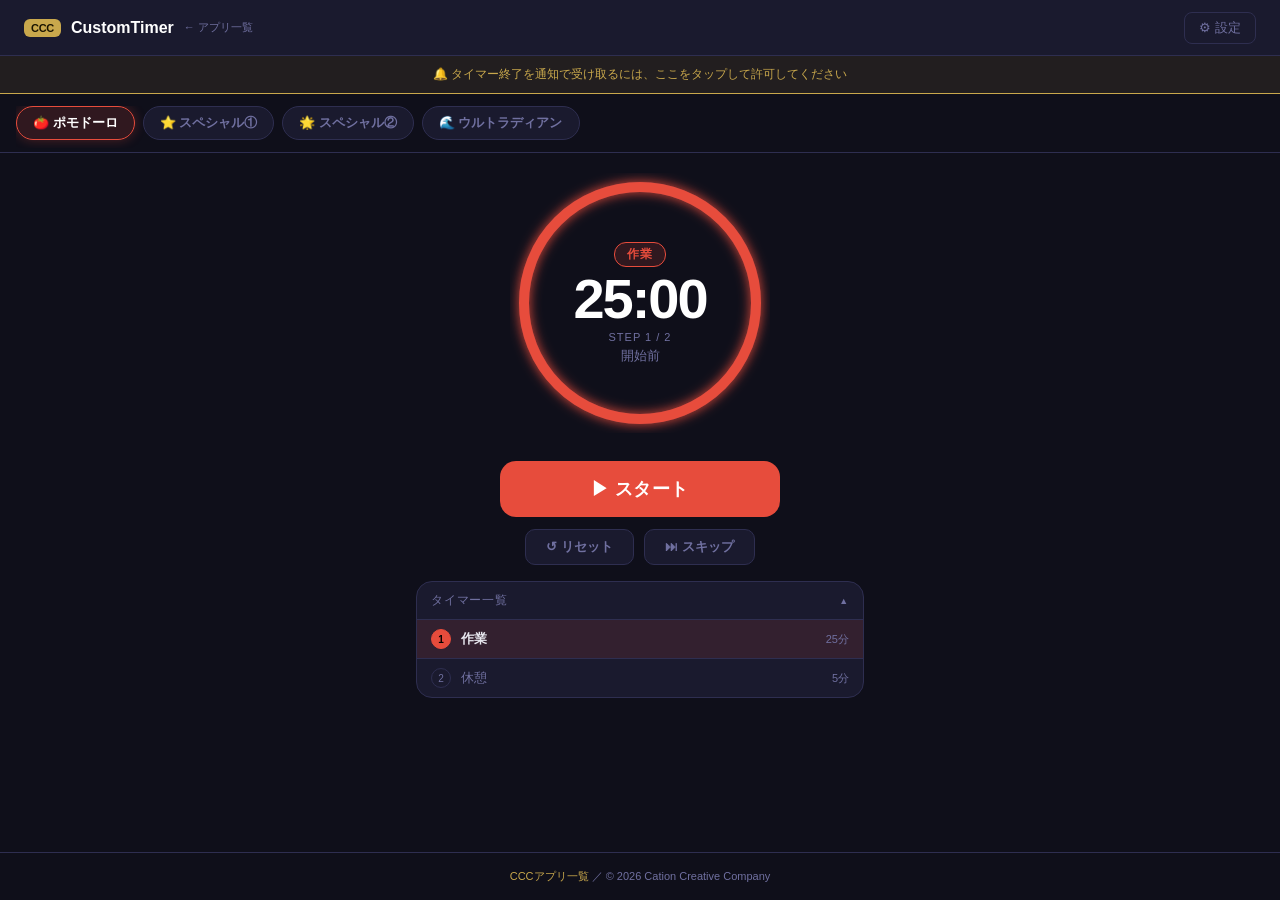
==== apps/customtimer/index.html @ 1fe6af15 "Initial commit: CCC apps site" ====
<!DOCTYPE html>
<html lang="ja">
<head>
  <meta charset="UTF-8">
  <meta name="viewport" content="width=device-width, initial-scale=1.0, maximum-scale=1.0">
  <title>CustomTimer — 自分だけのタイマー</title>
  <meta name="description" content="グループ名とタイマーを自由に組み合わせられる無料Webタイマー。ポモドーロ・スペシャルなどのプリセット搭載。周回カウント・音・バイブ・通知対応。">
  <link rel="stylesheet" href="style.css">
</head>
<body>

<!-- Header -->
<header>
  <div class="header-brand">
    <span class="mark">CCC</span>
    <span class="name">CustomTimer</span>
    <a class="back-link" href="../../index.html">← アプリ一覧</a>
  </div>
  <button id="settings-btn">⚙ 設定</button>
</header>

<!-- 通知許可バナー（全幅） -->
<div id="notif-banner">
  🔔 タイマー終了を通知で受け取るには、ここをタップして許可してください
</div>

<!-- プリセットタブ（全幅） -->
<div class="preset-tabs-wrapper">
  <div class="preset-tabs" id="preset-tabs">
    <!-- JS で生成 -->
  </div>
</div>

<!-- Main App -->
<main>

  <!-- タイマーリング -->
  <div class="timer-wrapper">
    <svg class="timer-svg" viewBox="0 0 260 260">
      <circle class="ring-bg" cx="130" cy="130" r="116"/>
      <circle id="ring-progress" class="ring-progress" cx="130" cy="130" r="116"/>
    </svg>
    <div class="timer-inner">
      <span id="session-badge" class="session-badge work">作業</span>
      <div id="timer-time" class="timer-time">25:00</div>
      <div id="step-indicator" class="round-count" style="display:none;letter-spacing:1px;font-size:11px;"></div>
      <div id="round-count" class="round-count">開始前</div>
    </div>
  </div>

  <!-- コントロール -->
  <div class="controls">
    <button id="start-btn">▶ スタート</button>
    <div class="secondary-controls">
      <button id="reset-btn" class="sec-btn">↺ リセット</button>
      <button id="skip-btn" class="sec-btn">⏭ スキップ</button>
    </div>
  </div>

  <!-- タイマー一覧パネル -->
  <div class="timer-list-panel">
    <button class="timer-list-toggle" id="timer-list-toggle">
      タイマー一覧
    </button>
    <div class="timer-list-body" id="timer-list-body">
      <!-- JS で生成 -->
    </div>
  </div>

</main>

<!-- フッター -->
<footer>
  <a href="../../index.html">CCCアプリ一覧</a> ／
  &copy; 2026 Cation Creative Company
</footer>

<!-- 設定パネル -->
<div class="settings-overlay" id="settings-overlay">
  <div class="settings-panel">
    <button class="settings-close" id="settings-close">✕</button>
    <h2>⚙ 設定</h2>

    <!-- プリセット管理 -->
    <div class="settings-section">
      <h3>タイマーグループ</h3>
      <div class="preset-list" id="preset-list"></div>

      <!-- 編集フォーム -->
      <div class="preset-form" id="preset-form">
        <div class="form-row">
          <label>プリセット名</label>
          <input id="f-name" type="text" placeholder="例：深作業タイム" maxlength="20">
        </div>
        <div class="form-grid">
          <div class="form-row">
            <label>アイコン（絵文字）</label>
            <input id="f-icon" type="text" placeholder="⏱" maxlength="4">
          </div>
          <div class="form-row">
            <label>カラー</label>
            <input id="f-color" type="color" value="#e67e22" style="height:38px;padding:2px 4px;">
          </div>
        </div>
        <div class="form-row">
          <label>タイマー一覧　<small style="font-weight:400;">（時：分：秒）</small></label>
          <div id="f-timer-list"></div>
          <button type="button" id="f-add-timer" class="btn-add-timer">＋ タイマーを追加</button>
        </div>
        <div class="form-actions">
          <button class="btn-save" id="form-save">保存</button>
          <button class="btn-cancel" id="form-cancel">キャンセル</button>
        </div>
      </div>

      <button class="btn-add-preset" id="btn-add-preset">＋ グループを追加</button>
    </div>

    <!-- サウンド -->
    <div class="settings-section">
      <h3>終了音</h3>
      <div class="sound-options">
        <button class="sound-opt selected" data-sound="beep">ビープ音</button>
        <button class="sound-opt" data-sound="bell">ベル</button>
        <button class="sound-opt" data-sound="none">なし</button>
      </div>
    </div>

    <!-- 説明 -->
    <div class="settings-section">
      <h3>このアプリについて</h3>
      <p style="font-size:12px;color:var(--muted);line-height:1.7;">
        CustomTimer はグループ名＋タイマー一覧を自由に作れるシーケンスタイマーです。<br>
        ポモドーロやスペシャルはデフォルトのグループです。時・分・秒単位で何個でも追加できます。<br>
        設定はブラウザに保存されます。<br><br>
        <a href="../../index.html" style="color:var(--accent);">CCCアプリ一覧</a> ／
        お問い合わせ：<a href="mailto:cation.queen@gmail.com" style="color:var(--accent);">cation.queen@gmail.com</a>
      </p>
    </div>

  </div>
</div>

<script src="app.js"></script>
</body>
</html>
---- apps/customtimer/style.css ----
/* CustomTimer - Web App Styles */

*, *::before, *::after { box-sizing: border-box; margin: 0; padding: 0; }

:root {
  --bg:        #0f0f1a;
  --bg2:       #1a1a2e;
  --bg3:       #242440;
  --border:    #2e2e50;
  --text:      #e8e8f0;
  --muted:     #7070a0;
  --work:      #e74c3c;
  --break:     #2ecc71;
  --radius:    16px;
  --accent:    #c9a84c;  /* CCC gold */
}

body {
  background: var(--bg);
  color: var(--text);
  font-family: "Hiragino Kaku Gothic ProN", "Meiryo", "Yu Gothic UI", sans-serif;
  min-height: 100vh;
  display: flex;
  flex-direction: column;
}

/* ── HEADER ── */
header {
  background: var(--bg2);
  border-bottom: 1px solid var(--border);
  padding: 0 24px;
  height: 56px;
  display: flex;
  align-items: center;
  justify-content: space-between;
  flex-shrink: 0;
}

.header-brand {
  display: flex;
  align-items: center;
  gap: 10px;
}

.header-brand .mark {
  background: var(--accent);
  color: #1a1400;
  font-weight: 900;
  font-size: 11px;
  padding: 3px 7px;
  border-radius: 6px;
  letter-spacing: -0.3px;
}

.header-brand .name {
  font-size: 16px;
  font-weight: 700;
  color: #fff;
}

.header-brand .back-link {
  font-size: 11px;
  color: var(--muted);
  text-decoration: none;
}

.header-brand .back-link:hover { color: var(--accent); }

#settings-btn {
  background: none;
  border: 1px solid var(--border);
  color: var(--muted);
  border-radius: 8px;
  padding: 6px 14px;
  cursor: pointer;
  font-size: 13px;
  transition: all 0.2s;
}

#settings-btn:hover { border-color: var(--accent); color: var(--accent); }

/* ── MAIN ── */
main {
  flex: 1;
  display: flex;
  flex-direction: column;
  align-items: center;
  padding: 20px 16px 32px;
  max-width: 480px;
  margin: 0 auto;
  width: 100%;
}

/* ── PRESET TABS ── */
.preset-tabs-wrapper {
  width: 100%;
  padding: 12px 16px 4px;
  background: var(--bg);
  border-bottom: 1px solid var(--border);
}

.preset-tabs {
  display: flex;
  gap: 8px;
  width: 100%;
  overflow-x: auto;
  padding-bottom: 8px;
  scrollbar-width: thin;
  scrollbar-color: var(--border) transparent;
  flex-wrap: nowrap;
}

.preset-tab {
  background: var(--bg2);
  border: 1.5px solid var(--border);
  color: var(--muted);
  border-radius: 24px;
  padding: 7px 16px;
  font-size: 13px;
  font-weight: 600;
  cursor: pointer;
  white-space: nowrap;
  flex-shrink: 0;
  transition: all 0.2s;
  display: flex;
  align-items: center;
  gap: 6px;
}

.preset-tab:hover { border-color: var(--text); color: var(--text); }

.preset-tab.active {
  color: #fff;
  border-color: var(--preset-color, var(--accent));
  background: color-mix(in srgb, var(--preset-color, var(--accent)) 15%, transparent);
  box-shadow: 0 0 12px color-mix(in srgb, var(--preset-color, var(--accent)) 30%, transparent);
}

/* ── TIMER RING ── */
.timer-wrapper {
  position: relative;
  width: 260px;
  height: 260px;
  margin-bottom: 28px;
}

.timer-svg {
  width: 260px;
  height: 260px;
  transform: rotate(-90deg);
}

.ring-bg {
  fill: none;
  stroke: var(--bg3);
  stroke-width: 10;
}

.ring-progress {
  fill: none;
  stroke: var(--preset-color, var(--accent));
  stroke-width: 10;
  stroke-linecap: round;
  transition: stroke-dashoffset 0.8s ease, stroke 0.4s;
  filter: drop-shadow(0 0 6px var(--preset-color, var(--accent)));
}

.timer-inner {
  position: absolute;
  inset: 0;
  display: flex;
  flex-direction: column;
  align-items: center;
  justify-content: center;
  gap: 4px;
}

.session-badge {
  font-size: 12px;
  font-weight: 700;
  letter-spacing: 1px;
  padding: 3px 12px;
  border-radius: 12px;
  border: 1px solid var(--preset-color, var(--accent));
  color: var(--preset-color, var(--accent));
  background: color-mix(in srgb, var(--preset-color, var(--accent)) 15%, transparent);
}

.timer-time {
  font-size: 56px;
  font-weight: 700;
  letter-spacing: -2px;
  color: #fff;
  font-variant-numeric: tabular-nums;
  line-height: 1;
}

.round-count {
  font-size: 13px;
  color: var(--muted);
  display: flex;
  align-items: center;
  gap: 4px;
}

/* ── CONTROLS ── */
.controls {
  display: flex;
  flex-direction: column;
  align-items: center;
  gap: 12px;
  width: 100%;
}

#start-btn {
  width: 100%;
  max-width: 280px;
  padding: 16px;
  border: none;
  border-radius: var(--radius);
  font-size: 18px;
  font-weight: 700;
  cursor: pointer;
  transition: all 0.2s;
  background: var(--preset-color, var(--accent));
  color: #fff;
  letter-spacing: 0.5px;
}

#start-btn:hover { opacity: 0.9; transform: translateY(-1px); }
#start-btn:active { transform: translateY(0); }

.secondary-controls { display: flex; gap: 10px; }

.sec-btn {
  background: var(--bg2);
  border: 1.5px solid var(--border);
  color: var(--muted);
  border-radius: 10px;
  padding: 8px 20px;
  font-size: 13px;
  font-weight: 600;
  cursor: pointer;
  transition: all 0.2s;
}

.sec-btn:hover { border-color: var(--text); color: var(--text); }

/* ── NOTIFICATION BANNER ── */
#notif-banner {
  display: none;
  width: 100%;
  background: rgba(201, 168, 76, 0.1);
  border-bottom: 1px solid var(--accent);
  padding: 10px 16px;
  font-size: 12px;
  color: var(--accent);
  text-align: center;
  cursor: pointer;
}

/* ── SETTINGS PANEL ── */
.settings-overlay {
  display: none;
  position: fixed;
  inset: 0;
  background: rgba(0,0,0,0.7);
  z-index: 100;
  align-items: flex-end;
  justify-content: center;
}

.settings-overlay.open { display: flex; }

.settings-panel {
  background: var(--bg2);
  border-radius: var(--radius) var(--radius) 0 0;
  border-top: 1px solid var(--border);
  width: 100%;
  max-width: 480px;
  padding: 24px 20px 32px;
  max-height: 85vh;
  overflow-y: auto;
}

.settings-panel h2 {
  font-size: 16px;
  margin-bottom: 20px;
  color: #fff;
}

.settings-close {
  float: right;
  background: none;
  border: none;
  color: var(--muted);
  font-size: 20px;
  cursor: pointer;
  line-height: 1;
}

.settings-section { margin-bottom: 24px; }

.settings-section h3 {
  font-size: 12px;
  color: var(--muted);
  letter-spacing: 1px;
  text-transform: uppercase;
  margin-bottom: 10px;
}

.preset-list { display: flex; flex-direction: column; gap: 8px; }

.preset-item {
  background: var(--bg3);
  border-radius: 10px;
  padding: 12px 14px;
  display: flex;
  align-items: center;
  gap: 12px;
}

.preset-item .pi-dot {
  width: 10px;
  height: 10px;
  border-radius: 50%;
  flex-shrink: 0;
}

.preset-item .pi-info { flex: 1; }
.preset-item .pi-name { font-size: 14px; font-weight: 600; }
.preset-item .pi-times { font-size: 11px; color: var(--muted); margin-top: 2px; }

.pi-actions { display: flex; gap: 6px; }

.pi-btn {
  background: none;
  border: 1px solid var(--border);
  color: var(--muted);
  border-radius: 6px;
  padding: 4px 10px;
  font-size: 11px;
  cursor: pointer;
  transition: all 0.2s;
}

.pi-btn:hover { border-color: var(--text); color: var(--text); }
.pi-btn.delete:hover { border-color: var(--work); color: var(--work); }
.pi-btn:disabled { opacity: 0.25; cursor: default; pointer-events: none; }

.pi-move {
  display: flex;
  flex-direction: column;
  gap: 2px;
}

.pi-move .pi-btn {
  padding: 2px 7px;
  font-size: 10px;
  line-height: 1.4;
}

.pi-lock {
  font-size: 12px;
  color: var(--muted);
}

/* preset edit form */
.preset-form {
  background: var(--bg3);
  border-radius: 10px;
  padding: 16px;
  display: none;
  flex-direction: column;
  gap: 12px;
}

.preset-form.open { display: flex; }

.form-row { display: flex; flex-direction: column; gap: 4px; }

.form-row label { font-size: 11px; color: var(--muted); }

.form-row input {
  background: var(--bg2);
  border: 1px solid var(--border);
  border-radius: 8px;
  color: var(--text);
  padding: 8px 12px;
  font-size: 14px;
  width: 100%;
  outline: none;
  transition: border-color 0.2s;
}

.form-row input:focus { border-color: var(--accent); }

.form-grid { display: grid; grid-template-columns: 1fr 1fr; gap: 10px; }

.form-actions { display: flex; gap: 8px; margin-top: 4px; }

.btn-save {
  flex: 1;
  background: var(--accent);
  color: #1a1400;
  border: none;
  border-radius: 8px;
  padding: 9px;
  font-size: 13px;
  font-weight: 700;
  cursor: pointer;
}

.btn-cancel {
  background: var(--bg2);
  border: 1px solid var(--border);
  color: var(--muted);
  border-radius: 8px;
  padding: 9px 16px;
  font-size: 13px;
  cursor: pointer;
}

.btn-add-preset {
  width: 100%;
  background: none;
  border: 1.5px dashed var(--border);
  color: var(--muted);
  border-radius: 10px;
  padding: 10px;
  font-size: 13px;
  cursor: pointer;
  margin-top: 8px;
  transition: all 0.2s;
}

.btn-add-preset:hover { border-color: var(--accent); color: var(--accent); }

/* ── TIMER LIST PANEL ── */
.timer-list-panel {
  width: 100%;
  margin-top: 16px;
  background: var(--bg2);
  border: 1px solid var(--border);
  border-radius: var(--radius);
  overflow: hidden;
}

.timer-list-toggle {
  width: 100%;
  background: none;
  border: none;
  color: var(--muted);
  padding: 10px 14px;
  font-size: 12px;
  letter-spacing: 0.8px;
  cursor: pointer;
  text-align: left;
  display: flex;
  align-items: center;
  justify-content: space-between;
  transition: color 0.2s;
}

.timer-list-toggle::after {
  content: '▲';
  font-size: 9px;
  transition: transform 0.2s;
}

.timer-list-toggle.collapsed::after { transform: rotate(180deg); }

.timer-list-toggle:hover { color: var(--text); }

.timer-list-body {
  max-height: 200px;
  overflow-y: auto;
  border-top: 1px solid var(--border);
  scrollbar-width: thin;
  scrollbar-color: var(--border) transparent;
}

.tl-row {
  display: flex;
  align-items: center;
  gap: 10px;
  padding: 9px 14px;
  border-bottom: 1px solid var(--border);
  font-size: 13px;
  color: var(--muted);
  transition: background 0.2s;
}

.tl-row:last-child { border-bottom: none; }

.tl-row.active {
  background: color-mix(in srgb, var(--preset-color, var(--accent)) 12%, transparent);
  color: var(--text);
}

.tl-step {
  width: 20px;
  height: 20px;
  border-radius: 50%;
  border: 1px solid var(--border);
  display: flex;
  align-items: center;
  justify-content: center;
  font-size: 10px;
  flex-shrink: 0;
  color: var(--muted);
}

.tl-row.active .tl-step {
  background: var(--preset-color, var(--accent));
  border-color: var(--preset-color, var(--accent));
  color: #000;
  font-weight: 700;
}

.tl-name { flex: 1; }
.tl-row.active .tl-name { font-weight: 600; }

.tl-dur {
  font-size: 11px;
  color: var(--muted);
  font-variant-numeric: tabular-nums;
}

/* ── TIMER ROW (グループフォーム内) ── */
.timer-row {
  display: flex;
  align-items: center;
  gap: 6px;
  background: var(--bg2);
  border: 1px solid var(--border);
  border-radius: 8px;
  padding: 7px 10px;
  margin-bottom: 6px;
}

.timer-row .tr-name {
  flex: 1;
  background: transparent;
  border: none;
  border-bottom: 1px solid var(--border);
  border-radius: 0;
  color: var(--text);
  font-size: 13px;
  padding: 2px 4px;
  outline: none;
  min-width: 0;
}

.timer-row .tr-name:focus { border-bottom-color: var(--accent); }

.tr-time {
  display: flex;
  align-items: center;
  gap: 2px;
  flex-shrink: 0;
}

.tr-time input {
  width: 36px;
  background: var(--bg3);
  border: 1px solid var(--border);
  border-radius: 4px;
  color: var(--text);
  font-size: 12px;
  text-align: center;
  padding: 3px 2px;
  outline: none;
}

.tr-time input:focus { border-color: var(--accent); }

.tr-sep { font-size: 12px; color: var(--muted); }

.tr-del {
  background: none;
  border: none;
  color: var(--muted);
  font-size: 13px;
  cursor: pointer;
  padding: 4px;
  line-height: 1;
  border-radius: 4px;
  flex-shrink: 0;
}

.tr-del:hover { color: var(--work); }

.btn-add-timer {
  width: 100%;
  background: none;
  border: 1.5px dashed var(--border);
  color: var(--muted);
  border-radius: 8px;
  padding: 7px;
  font-size: 12px;
  cursor: pointer;
  transition: all 0.2s;
}

.btn-add-timer:hover { border-color: var(--accent); color: var(--accent); }

/* sound selector */
.sound-options { display: flex; gap: 8px; flex-wrap: wrap; }

.sound-opt {
  background: var(--bg3);
  border: 1.5px solid var(--border);
  color: var(--muted);
  border-radius: 8px;
  padding: 8px 14px;
  font-size: 13px;
  cursor: pointer;
  transition: all 0.2s;
}

.sound-opt.selected {
  border-color: var(--accent);
  color: var(--accent);
  background: rgba(201,168,76,0.1);
}

/* ── FOOTER ── */
footer {
  text-align: center;
  padding: 16px;
  font-size: 11px;
  color: var(--muted);
  border-top: 1px solid var(--border);
}

footer a { color: var(--accent); text-decoration: none; }

/* ── RESPONSIVE ── */
@media (max-width: 360px) {
  .timer-wrapper { width: 220px; height: 220px; }
  .timer-svg { width: 220px; height: 220px; }
  .timer-time { font-size: 46px; }
  .ring-bg, .ring-progress { stroke-width: 8; }
}
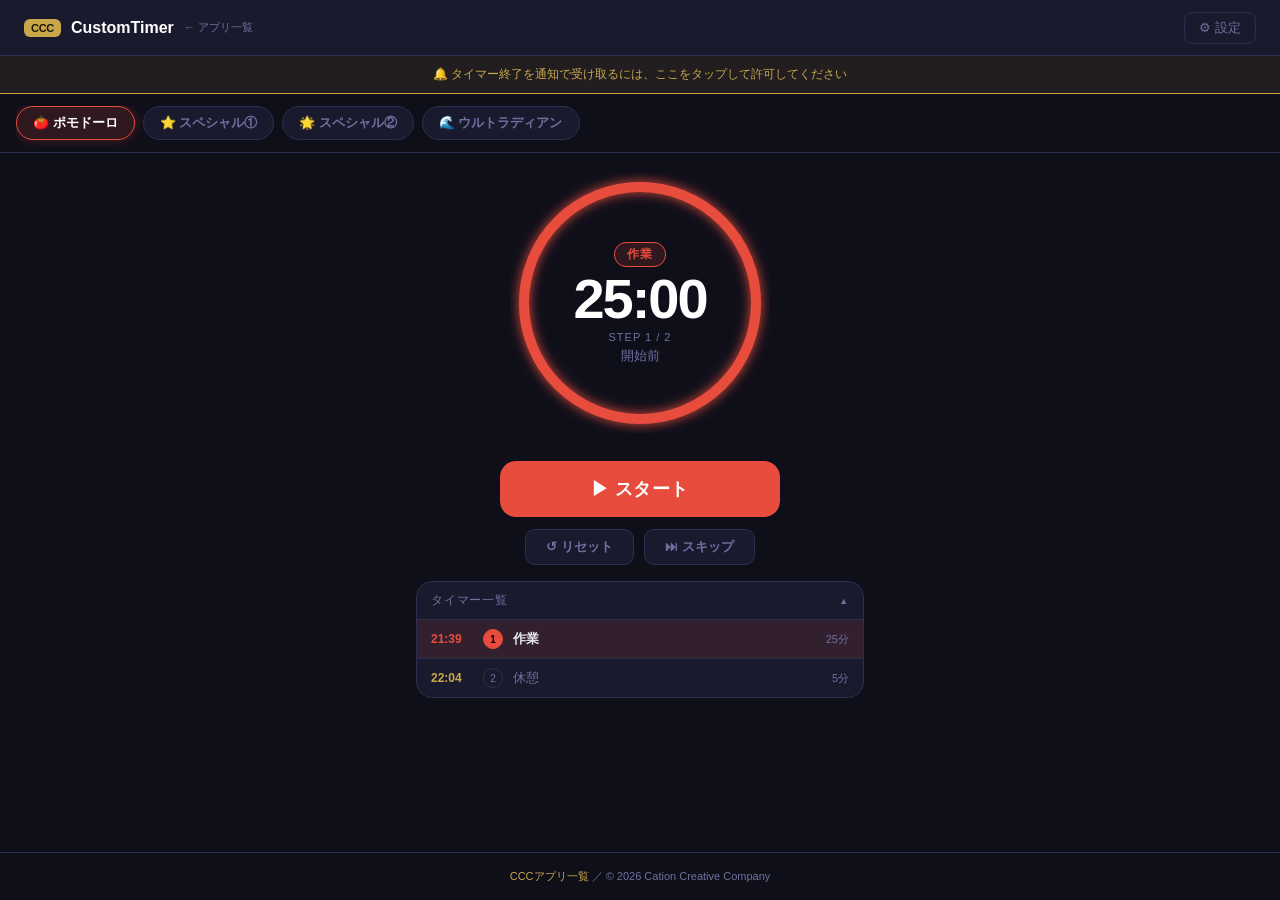
==== commit b0f24684: "CustomTimer: 音量調整・時計ベースのスケジュール機能を追加 Co-Authored-By: Claude Opus 4.8 <noreply@anthropic.com>" ====
--- a/apps/customtimer/index.html
+++ b/apps/customtimer/index.html
@@ -116,6 +116,30 @@
       <button class="btn-add-preset" id="btn-add-preset">＋ グループを追加</button>
     </div>
 
+    <!-- スケジュール（時計ベース） -->
+    <div class="settings-section">
+      <h3>スケジュール（時計ベース）</h3>
+      <label class="toggle-row">
+        <input type="checkbox" id="show-clock-chk">
+        <span>タイマー一覧に時刻を表示</span>
+      </label>
+      <div class="sched-grid">
+        <div class="form-row">
+          <label>開始時間 <small style="font-weight:400;">（任意・例 9:00）</small></label>
+          <input type="text" id="start-time" placeholder="9:00" maxlength="5" inputmode="numeric">
+        </div>
+        <div class="form-row">
+          <label>終了時間 <small style="font-weight:400;">（任意・例 12:00 / 25:00）</small></label>
+          <input type="text" id="end-time" placeholder="12:00" maxlength="5" inputmode="numeric">
+        </div>
+      </div>
+      <p class="sched-note">
+        開始時間を設定すると、その時刻を基準にタイマーが時計に沿って進みます（開始前ならスタートで待機）。<br>
+        終了時間を設定すると、その時刻でちょうど止まります（最後のパートは短縮）。<br>
+        翌日にまたぐ場合は <b>25:00</b> のように24時以上で入力してください。空欄なら従来どおりのカウントダウンです。
+      </p>
+    </div>
+
     <!-- サウンド -->
     <div class="settings-section">
       <h3>終了音</h3>
@@ -123,6 +147,11 @@
         <button class="sound-opt selected" data-sound="beep">ビープ音</button>
         <button class="sound-opt" data-sound="bell">ベル</button>
         <button class="sound-opt" data-sound="none">なし</button>
+      </div>
+      <div class="volume-row">
+        <label for="volume-slider">音量</label>
+        <input type="range" id="volume-slider" min="0" max="100" value="80">
+        <span id="volume-label">80%</span>
       </div>
     </div>
 
@@ -141,6 +170,21 @@
   </div>
 </div>
 
+<!-- 再開ダイアログ（スケジュール設定時のみ） -->
+<div class="resume-overlay" id="resume-overlay">
+  <div class="resume-box">
+    <h3>再開方法を選んでください</h3>
+    <button class="resume-opt" id="resume-clock">
+      <span class="ro-title">🕐 時計に合わせる</span>
+      <span class="ro-desc">休んだ分は飛ばして、今の時刻のスケジュール位置に復帰します</span>
+    </button>
+    <button class="resume-opt" id="resume-shift">
+      <span class="ro-title">⏱ 続きから</span>
+      <span class="ro-desc">止めた所から再開。スケジュール全体を休んだ分だけ後ろにずらします</span>
+    </button>
+  </div>
+</div>
+
 <script src="app.js"></script>
 </body>
 </html>
--- a/apps/customtimer/style.css
+++ b/apps/customtimer/style.css
@@ -527,6 +527,16 @@
   font-variant-numeric: tabular-nums;
 }
 
+.tl-clock {
+  font-size: 12px;
+  font-weight: 600;
+  color: var(--accent);
+  font-variant-numeric: tabular-nums;
+  min-width: 42px;
+  flex-shrink: 0;
+}
+.tl-row.active .tl-clock { color: var(--preset-color, var(--accent)); }
+
 /* ── TIMER ROW (グループフォーム内) ── */
 .timer-row {
   display: flex;
@@ -625,6 +635,127 @@
   background: rgba(201,168,76,0.1);
 }
 
+/* ── VOLUME SLIDER ── */
+.volume-row {
+  display: flex;
+  align-items: center;
+  gap: 10px;
+  margin-top: 12px;
+}
+
+.volume-row label {
+  font-size: 12px;
+  color: var(--muted);
+  flex-shrink: 0;
+}
+
+.volume-row input[type="range"] {
+  flex: 1;
+  accent-color: var(--accent);
+  height: 4px;
+  cursor: pointer;
+}
+
+.volume-row span {
+  font-size: 12px;
+  color: var(--muted);
+  width: 36px;
+  text-align: right;
+  flex-shrink: 0;
+}
+
+/* ── SCHEDULE（時計ベース）設定 ── */
+.toggle-row {
+  display: flex;
+  align-items: center;
+  gap: 8px;
+  font-size: 13px;
+  color: var(--text);
+  cursor: pointer;
+  margin-bottom: 12px;
+}
+.toggle-row input[type="checkbox"] {
+  width: 18px;
+  height: 18px;
+  accent-color: var(--accent);
+  cursor: pointer;
+}
+
+.sched-grid {
+  display: grid;
+  grid-template-columns: 1fr 1fr;
+  gap: 12px;
+}
+
+.sched-grid input[type="text"] {
+  width: 100%;
+  padding: 9px 12px;
+  background: var(--bg2);
+  border: 1px solid var(--border);
+  border-radius: 8px;
+  color: var(--text);
+  font-size: 16px;
+  font-variant-numeric: tabular-nums;
+}
+.sched-grid input[type="text"]:focus { border-color: var(--accent); outline: none; }
+
+.sched-note {
+  font-size: 11px;
+  color: var(--muted);
+  line-height: 1.7;
+  margin-top: 12px;
+}
+
+/* ── RESUME DIALOG ── */
+.resume-overlay {
+  position: fixed;
+  inset: 0;
+  background: rgba(0,0,0,0.6);
+  display: none;
+  align-items: center;
+  justify-content: center;
+  padding: 20px;
+  z-index: 200;
+}
+.resume-overlay.open { display: flex; }
+
+.resume-box {
+  background: var(--bg2);
+  border: 1px solid var(--border);
+  border-radius: 16px;
+  padding: 24px 20px;
+  width: 100%;
+  max-width: 380px;
+}
+.resume-box h3 {
+  font-size: 15px;
+  margin: 0 0 16px;
+  text-align: center;
+  color: var(--text);
+}
+
+.resume-opt {
+  display: flex;
+  flex-direction: column;
+  gap: 4px;
+  width: 100%;
+  text-align: left;
+  background: var(--bg3);
+  border: 1px solid var(--border);
+  border-radius: 12px;
+  padding: 14px 16px;
+  margin-bottom: 12px;
+  cursor: pointer;
+  transition: border-color 0.2s, background 0.2s;
+}
+.resume-opt:last-child { margin-bottom: 0; }
+.resume-opt:hover {
+  border-color: var(--accent);
+  background: color-mix(in srgb, var(--accent) 12%, var(--bg3));
+}
+.resume-opt .ro-title { font-size: 15px; font-weight: 700; color: var(--text); }
+.resume-opt .ro-desc  { font-size: 11px; color: var(--muted); line-height: 1.5; }
+
 /* ── FOOTER ── */
 footer {
   text-align: center;
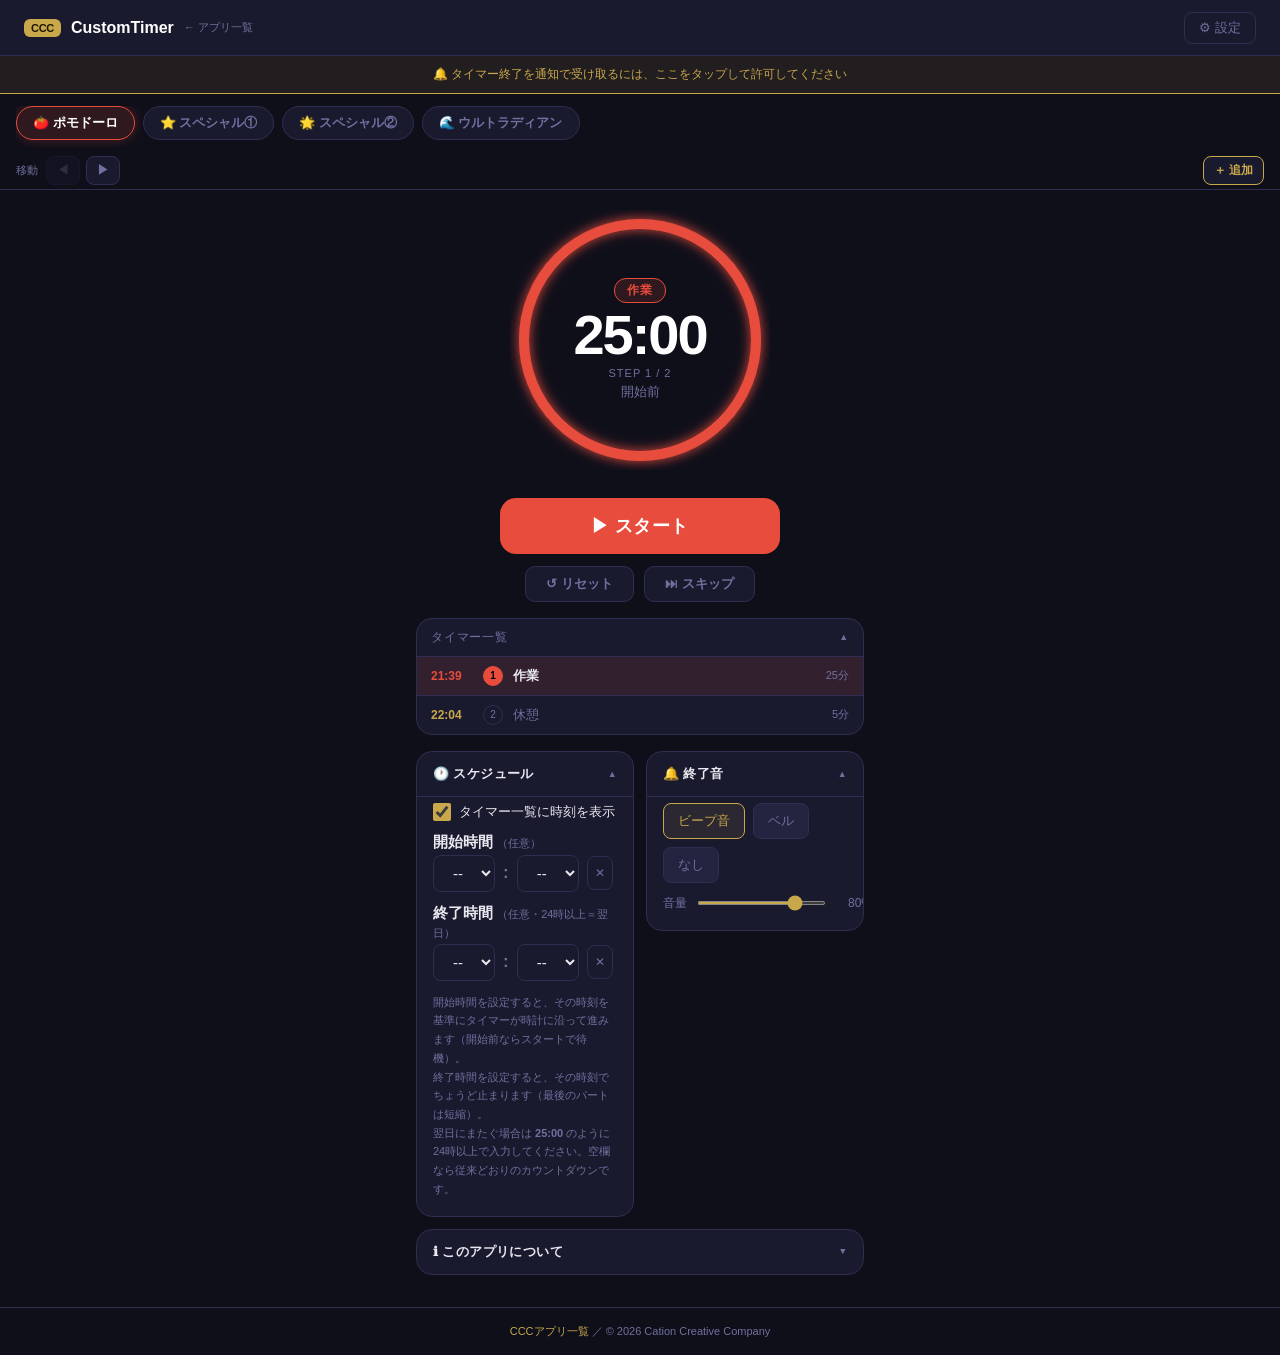
==== commit 135a8ee6: "CustomTimer: リポジトリ外を指していたリンクを修正し、apps/customtimer/に復元 - apps/customtimer/配下にCustomTimer係の最新版(app.js/" ====
--- a/apps/customtimer/index.html
+++ b/apps/customtimer/index.html
@@ -28,6 +28,44 @@
 <div class="preset-tabs-wrapper">
   <div class="preset-tabs" id="preset-tabs">
     <!-- JS で生成 -->
+  </div>
+
+  <!-- グループ操作ツールバー（選択中のグループに対して操作） -->
+  <div class="group-toolbar" id="group-toolbar">
+    <span class="gt-label">移動</span>
+    <button class="gt-btn" id="gt-move-left" title="前へ移動">◀</button>
+    <button class="gt-btn" id="gt-move-right" title="後ろへ移動">▶</button>
+    <span class="gt-spacer"></span>
+    <button class="gt-btn" id="gt-edit" title="選択中グループを編集">✎ 編集</button>
+    <button class="gt-btn gt-del" id="gt-delete" title="選択中グループを削除">🗑 削除</button>
+    <button class="gt-btn gt-add" id="gt-add" title="グループを追加">＋ 追加</button>
+  </div>
+
+  <!-- グループ編集フォーム（追加/編集時のみ表示） -->
+  <div class="preset-form" id="preset-form">
+    <div class="form-row">
+      <label>プリセット名</label>
+      <input id="f-name" type="text" placeholder="例：深作業タイム" maxlength="20">
+    </div>
+    <div class="form-grid">
+      <div class="form-row">
+        <label>アイコン（絵文字）</label>
+        <input id="f-icon" type="text" placeholder="⏱" maxlength="4">
+      </div>
+      <div class="form-row">
+        <label>カラー</label>
+        <input id="f-color" type="color" value="#e67e22" style="height:38px;padding:2px 4px;">
+      </div>
+    </div>
+    <div class="form-row">
+      <label>タイマー一覧　<small style="font-weight:400;">（時：分：秒）</small></label>
+      <div id="f-timer-list"></div>
+      <button type="button" id="f-add-timer" class="btn-add-timer">＋ タイマーを追加</button>
+    </div>
+    <div class="form-actions">
+      <button class="btn-save" id="form-save">保存</button>
+      <button class="btn-cancel" id="form-cancel">キャンセル</button>
+    </div>
   </div>
 </div>
 
@@ -67,6 +105,83 @@
     </div>
   </div>
 
+  <!-- 設定（メイン画面に常設・インライン） -->
+  <div class="settings-inline" id="settings-inline">
+
+    <!-- スケジュール欄と終了音欄を横2列で並べる -->
+    <div class="settings-row">
+
+      <!-- スケジュール（時計ベース） -->
+      <div class="inline-panel">
+        <button class="inline-toggle" data-target="panel-sched">🕐 スケジュール</button>
+        <div class="inline-body" id="panel-sched">
+          <label class="toggle-row">
+            <input type="checkbox" id="show-clock-chk">
+            <span>タイマー一覧に時刻を表示</span>
+          </label>
+          <div class="sched-grid">
+            <div class="form-row">
+              <label>開始時間 <small style="font-weight:400;">（任意）</small></label>
+              <div class="time-select-pair" id="start-time-group">
+                <select id="start-time-h" class="time-select"></select>
+                <span class="wheel-colon">:</span>
+                <select id="start-time-m" class="time-select"></select>
+                <button type="button" class="clock-clear" data-clear="start-time" title="未設定に戻す">✕</button>
+              </div>
+            </div>
+            <div class="form-row">
+              <label>終了時間 <small style="font-weight:400;">（任意・24時以上＝翌日）</small></label>
+              <div class="time-select-pair" id="end-time-group">
+                <select id="end-time-h" class="time-select"></select>
+                <span class="wheel-colon">:</span>
+                <select id="end-time-m" class="time-select"></select>
+                <button type="button" class="clock-clear" data-clear="end-time" title="未設定に戻す">✕</button>
+              </div>
+            </div>
+          </div>
+          <p class="sched-note">
+            開始時間を設定すると、その時刻を基準にタイマーが時計に沿って進みます（開始前ならスタートで待機）。<br>
+            終了時間を設定すると、その時刻でちょうど止まります（最後のパートは短縮）。<br>
+            翌日にまたぐ場合は <b>25:00</b> のように24時以上で入力してください。空欄なら従来どおりのカウントダウンです。
+          </p>
+        </div>
+      </div>
+
+      <!-- 終了音 -->
+      <div class="inline-panel">
+        <button class="inline-toggle" data-target="panel-sound">🔔 終了音</button>
+        <div class="inline-body" id="panel-sound">
+          <div class="sound-options">
+            <button class="sound-opt selected" data-sound="beep">ビープ音</button>
+            <button class="sound-opt" data-sound="bell">ベル</button>
+            <button class="sound-opt" data-sound="none">なし</button>
+          </div>
+          <div class="volume-row">
+            <label for="volume-slider">音量</label>
+            <input type="range" id="volume-slider" min="0" max="100" value="80">
+            <span id="volume-label">80%</span>
+          </div>
+        </div>
+      </div>
+
+    </div>
+
+    <!-- このアプリについて -->
+    <div class="inline-panel">
+      <button class="inline-toggle collapsed" data-target="panel-about">ℹ このアプリについて</button>
+      <div class="inline-body collapsed" id="panel-about">
+        <p style="font-size:12px;color:var(--muted);line-height:1.7;">
+          CustomTimer はグループ名＋タイマー一覧を自由に作れるシーケンスタイマーです。<br>
+          ポモドーロやスペシャルはデフォルトのグループです。時・分・秒単位で何個でも追加できます。<br>
+          設定はブラウザに保存されます。<br><br>
+          <a href="../../index.html" style="color:var(--accent);">CCCアプリ一覧</a> ／
+          お問い合わせ：<a href="mailto:cation.queen@gmail.com" style="color:var(--accent);">cation.queen@gmail.com</a>
+        </p>
+      </div>
+    </div>
+
+  </div>
+
 </main>
 
 <!-- フッター -->
@@ -74,101 +189,6 @@
   <a href="../../index.html">CCCアプリ一覧</a> ／
   &copy; 2026 Cation Creative Company
 </footer>
-
-<!-- 設定パネル -->
-<div class="settings-overlay" id="settings-overlay">
-  <div class="settings-panel">
-    <button class="settings-close" id="settings-close">✕</button>
-    <h2>⚙ 設定</h2>
-
-    <!-- プリセット管理 -->
-    <div class="settings-section">
-      <h3>タイマーグループ</h3>
-      <div class="preset-list" id="preset-list"></div>
-
-      <!-- 編集フォーム -->
-      <div class="preset-form" id="preset-form">
-        <div class="form-row">
-          <label>プリセット名</label>
-          <input id="f-name" type="text" placeholder="例：深作業タイム" maxlength="20">
-        </div>
-        <div class="form-grid">
-          <div class="form-row">
-            <label>アイコン（絵文字）</label>
-            <input id="f-icon" type="text" placeholder="⏱" maxlength="4">
-          </div>
-          <div class="form-row">
-            <label>カラー</label>
-            <input id="f-color" type="color" value="#e67e22" style="height:38px;padding:2px 4px;">
-          </div>
-        </div>
-        <div class="form-row">
-          <label>タイマー一覧　<small style="font-weight:400;">（時：分：秒）</small></label>
-          <div id="f-timer-list"></div>
-          <button type="button" id="f-add-timer" class="btn-add-timer">＋ タイマーを追加</button>
-        </div>
-        <div class="form-actions">
-          <button class="btn-save" id="form-save">保存</button>
-          <button class="btn-cancel" id="form-cancel">キャンセル</button>
-        </div>
-      </div>
-
-      <button class="btn-add-preset" id="btn-add-preset">＋ グループを追加</button>
-    </div>
-
-    <!-- スケジュール（時計ベース） -->
-    <div class="settings-section">
-      <h3>スケジュール（時計ベース）</h3>
-      <label class="toggle-row">
-        <input type="checkbox" id="show-clock-chk">
-        <span>タイマー一覧に時刻を表示</span>
-      </label>
-      <div class="sched-grid">
-        <div class="form-row">
-          <label>開始時間 <small style="font-weight:400;">（任意・例 9:00）</small></label>
-          <input type="text" id="start-time" placeholder="9:00" maxlength="5" inputmode="numeric">
-        </div>
-        <div class="form-row">
-          <label>終了時間 <small style="font-weight:400;">（任意・例 12:00 / 25:00）</small></label>
-          <input type="text" id="end-time" placeholder="12:00" maxlength="5" inputmode="numeric">
-        </div>
-      </div>
-      <p class="sched-note">
-        開始時間を設定すると、その時刻を基準にタイマーが時計に沿って進みます（開始前ならスタートで待機）。<br>
-        終了時間を設定すると、その時刻でちょうど止まります（最後のパートは短縮）。<br>
-        翌日にまたぐ場合は <b>25:00</b> のように24時以上で入力してください。空欄なら従来どおりのカウントダウンです。
-      </p>
-    </div>
-
-    <!-- サウンド -->
-    <div class="settings-section">
-      <h3>終了音</h3>
-      <div class="sound-options">
-        <button class="sound-opt selected" data-sound="beep">ビープ音</button>
-        <button class="sound-opt" data-sound="bell">ベル</button>
-        <button class="sound-opt" data-sound="none">なし</button>
-      </div>
-      <div class="volume-row">
-        <label for="volume-slider">音量</label>
-        <input type="range" id="volume-slider" min="0" max="100" value="80">
-        <span id="volume-label">80%</span>
-      </div>
-    </div>
-
-    <!-- 説明 -->
-    <div class="settings-section">
-      <h3>このアプリについて</h3>
-      <p style="font-size:12px;color:var(--muted);line-height:1.7;">
-        CustomTimer はグループ名＋タイマー一覧を自由に作れるシーケンスタイマーです。<br>
-        ポモドーロやスペシャルはデフォルトのグループです。時・分・秒単位で何個でも追加できます。<br>
-        設定はブラウザに保存されます。<br><br>
-        <a href="../../index.html" style="color:var(--accent);">CCCアプリ一覧</a> ／
-        お問い合わせ：<a href="mailto:cation.queen@gmail.com" style="color:var(--accent);">cation.queen@gmail.com</a>
-      </p>
-    </div>
-
-  </div>
-</div>
 
 <!-- 再開ダイアログ（スケジュール設定時のみ） -->
 <div class="resume-overlay" id="resume-overlay">
--- a/apps/customtimer/style.css
+++ b/apps/customtimer/style.css
@@ -136,6 +136,55 @@
   box-shadow: 0 0 12px color-mix(in srgb, var(--preset-color, var(--accent)) 30%, transparent);
 }
 
+/* ── GROUP TOOLBAR（選択中グループの操作） ── */
+.group-toolbar {
+  display: flex;
+  align-items: center;
+  gap: 6px;
+  padding-top: 8px;
+  flex-wrap: wrap;
+}
+
+.group-toolbar .gt-label {
+  font-size: 11px;
+  color: var(--muted);
+  margin-right: 2px;
+}
+
+.group-toolbar .gt-spacer { flex: 1; }
+
+.gt-btn {
+  background: var(--bg2);
+  border: 1.5px solid var(--border);
+  color: var(--muted);
+  border-radius: 8px;
+  padding: 5px 10px;
+  font-size: 12px;
+  font-weight: 600;
+  cursor: pointer;
+  transition: all 0.2s;
+  line-height: 1.4;
+}
+
+.gt-btn:hover { border-color: var(--text); color: var(--text); }
+
+.gt-btn:disabled {
+  opacity: 0.3;
+  cursor: default;
+  pointer-events: none;
+}
+
+.gt-btn.gt-del:hover { border-color: var(--work); color: var(--work); }
+
+.gt-btn.gt-add {
+  border-color: var(--accent);
+  color: var(--accent);
+}
+.gt-btn.gt-add:hover { background: rgba(201,168,76,0.12); }
+
+/* トップに移設したグループ編集フォームの余白 */
+.preset-tabs-wrapper .preset-form { margin-top: 10px; }
+
 /* ── TIMER RING ── */
 .timer-wrapper {
   position: relative;
@@ -259,55 +308,67 @@
   cursor: pointer;
 }
 
-/* ── SETTINGS PANEL ── */
-.settings-overlay {
-  display: none;
-  position: fixed;
-  inset: 0;
-  background: rgba(0,0,0,0.7);
-  z-index: 100;
-  align-items: flex-end;
-  justify-content: center;
-}
-
-.settings-overlay.open { display: flex; }
-
-.settings-panel {
-  background: var(--bg2);
-  border-radius: var(--radius) var(--radius) 0 0;
-  border-top: 1px solid var(--border);
-  width: 100%;
-  max-width: 480px;
-  padding: 24px 20px 32px;
-  max-height: 85vh;
-  overflow-y: auto;
-}
-
-.settings-panel h2 {
-  font-size: 16px;
-  margin-bottom: 20px;
-  color: #fff;
-}
-
-.settings-close {
-  float: right;
+/* ── INLINE SETTINGS（メイン画面常設） ── */
+.settings-inline {
+  width: 100%;
+  margin-top: 16px;
+  display: flex;
+  flex-direction: column;
+  gap: 12px;
+}
+
+/* スケジュール欄＋終了音欄を横2列に並べる */
+.settings-row {
+  display: grid;
+  grid-template-columns: 1fr 1fr;
+  gap: 12px;
+  align-items: start;
+}
+
+/* 半幅になるので開始/終了時間は縦積みにする */
+.settings-row .sched-grid { grid-template-columns: 1fr; }
+
+.inline-panel {
+  background: var(--bg2);
+  border: 1px solid var(--border);
+  border-radius: var(--radius);
+  overflow: hidden;
+}
+
+.inline-toggle {
+  width: 100%;
   background: none;
   border: none;
-  color: var(--muted);
-  font-size: 20px;
-  cursor: pointer;
-  line-height: 1;
-}
-
-.settings-section { margin-bottom: 24px; }
-
-.settings-section h3 {
-  font-size: 12px;
-  color: var(--muted);
-  letter-spacing: 1px;
-  text-transform: uppercase;
-  margin-bottom: 10px;
-}
+  color: var(--text);
+  padding: 13px 16px;
+  font-size: 13px;
+  font-weight: 700;
+  letter-spacing: 0.4px;
+  cursor: pointer;
+  text-align: left;
+  display: flex;
+  align-items: center;
+  justify-content: space-between;
+  transition: color 0.2s;
+}
+
+.inline-toggle::after {
+  content: '▲';
+  font-size: 9px;
+  color: var(--muted);
+  transition: transform 0.2s;
+}
+
+.inline-toggle.collapsed::after { transform: rotate(180deg); }
+
+.inline-toggle:hover { color: var(--accent); }
+
+.inline-body {
+  padding: 6px 16px 18px;
+  border-top: 1px solid var(--border);
+}
+
+.inline-body.collapsed { display: none; }
 
 .preset-list { display: flex; flex-direction: column; gap: 8px; }
 
@@ -365,29 +426,33 @@
   color: var(--muted);
 }
 
-/* preset edit form */
+/* preset edit form（コンパクト） */
 .preset-form {
   background: var(--bg3);
   border-radius: 10px;
-  padding: 16px;
+  padding: 11px 12px;
   display: none;
   flex-direction: column;
-  gap: 12px;
+  gap: 7px;
+  max-height: 62vh;
+  overflow-y: auto;
+  scrollbar-width: thin;
+  scrollbar-color: var(--border) transparent;
 }
 
 .preset-form.open { display: flex; }
 
-.form-row { display: flex; flex-direction: column; gap: 4px; }
-
-.form-row label { font-size: 11px; color: var(--muted); }
+.form-row { display: flex; flex-direction: column; gap: 3px; }
+
+.form-row label { font-size: 10px; color: var(--muted); }
 
 .form-row input {
   background: var(--bg2);
   border: 1px solid var(--border);
   border-radius: 8px;
   color: var(--text);
-  padding: 8px 12px;
-  font-size: 14px;
+  padding: 6px 10px;
+  font-size: 13px;
   width: 100%;
   outline: none;
   transition: border-color 0.2s;
@@ -395,9 +460,9 @@
 
 .form-row input:focus { border-color: var(--accent); }
 
-.form-grid { display: grid; grid-template-columns: 1fr 1fr; gap: 10px; }
-
-.form-actions { display: flex; gap: 8px; margin-top: 4px; }
+.form-grid { display: grid; grid-template-columns: 1fr 1fr; gap: 8px; }
+
+.form-actions { display: flex; gap: 8px; margin-top: 2px; }
 
 .btn-save {
   flex: 1;
@@ -405,7 +470,7 @@
   color: #1a1400;
   border: none;
   border-radius: 8px;
-  padding: 9px;
+  padding: 7px;
   font-size: 13px;
   font-weight: 700;
   cursor: pointer;
@@ -416,7 +481,7 @@
   border: 1px solid var(--border);
   color: var(--muted);
   border-radius: 8px;
-  padding: 9px 16px;
+  padding: 7px 14px;
   font-size: 13px;
   cursor: pointer;
 }
@@ -527,6 +592,8 @@
   font-variant-numeric: tabular-nums;
 }
 
+.tl-trunc { color: var(--accent); font-size: 10px; }
+
 .tl-clock {
   font-size: 12px;
   font-weight: 600;
@@ -545,8 +612,8 @@
   background: var(--bg2);
   border: 1px solid var(--border);
   border-radius: 8px;
-  padding: 7px 10px;
-  margin-bottom: 6px;
+  padding: 5px 8px;
+  margin-bottom: 4px;
 }
 
 .timer-row .tr-name {
@@ -571,19 +638,58 @@
   flex-shrink: 0;
 }
 
+.tr-numgroup {
+  display: flex;
+  align-items: stretch;
+}
+
 .tr-time input {
-  width: 36px;
+  width: 30px;
   background: var(--bg3);
   border: 1px solid var(--border);
-  border-radius: 4px;
+  border-right: none;
+  border-radius: 4px 0 0 4px;
   color: var(--text);
   font-size: 12px;
   text-align: center;
   padding: 3px 2px;
   outline: none;
+  /* ブラウザ標準の増減ボタンは非表示にして、自前のスピナーに統一 */
+  -moz-appearance: textfield;
+}
+.tr-time input::-webkit-outer-spin-button,
+.tr-time input::-webkit-inner-spin-button {
+  -webkit-appearance: none;
+  margin: 0;
 }
 
 .tr-time input:focus { border-color: var(--accent); }
+
+.tr-spin {
+  display: flex;
+  flex-direction: column;
+  border: 1px solid var(--border);
+  border-radius: 0 4px 4px 0;
+  overflow: hidden;
+}
+
+.tr-spin-btn {
+  width: 16px;
+  height: 12px;
+  background: var(--bg3);
+  border: none;
+  border-bottom: 1px solid var(--border);
+  color: var(--muted);
+  font-size: 8px;
+  line-height: 1;
+  padding: 0;
+  cursor: pointer;
+  touch-action: manipulation;
+  user-select: none;
+}
+.tr-spin-btn:last-child { border-bottom: none; }
+.tr-spin-btn:hover,
+.tr-spin-btn:active { background: var(--accent); color: var(--bg); }
 
 .tr-sep { font-size: 12px; color: var(--muted); }
 
@@ -687,6 +793,17 @@
   gap: 12px;
 }
 
+.sched-grid .form-row label {
+  font-size: 15px;
+  color: var(--text);
+  font-weight: 700;
+}
+.sched-grid .form-row label small {
+  font-size: 11px;
+  color: var(--muted);
+  font-weight: 400;
+}
+
 .sched-grid input[type="text"] {
   width: 100%;
   padding: 9px 12px;
@@ -698,6 +815,42 @@
   font-variant-numeric: tabular-nums;
 }
 .sched-grid input[type="text"]:focus { border-color: var(--accent); outline: none; }
+
+.time-select-pair {
+  display: flex;
+  align-items: center;
+  gap: 8px;
+}
+
+.wheel-colon { font-size: 17px; color: var(--muted); font-weight: 700; }
+
+.time-select {
+  width: 62px;
+  padding: 8px 4px;
+  background: var(--bg2);
+  border: 1px solid var(--border);
+  border-radius: 8px;
+  color: var(--text);
+  font-size: 15px;
+  text-align: center;
+  text-align-last: center;
+  font-variant-numeric: tabular-nums;
+  outline: none;
+}
+.time-select:focus { border-color: var(--accent); }
+
+.clock-clear {
+  width: 26px;
+  height: 34px;
+  background: var(--bg2);
+  border: 1px solid var(--border);
+  border-radius: 8px;
+  color: var(--muted);
+  font-size: 12px;
+  cursor: pointer;
+  flex-shrink: 0;
+}
+.clock-clear:hover { color: var(--text); border-color: var(--accent); }
 
 .sched-note {
   font-size: 11px;
